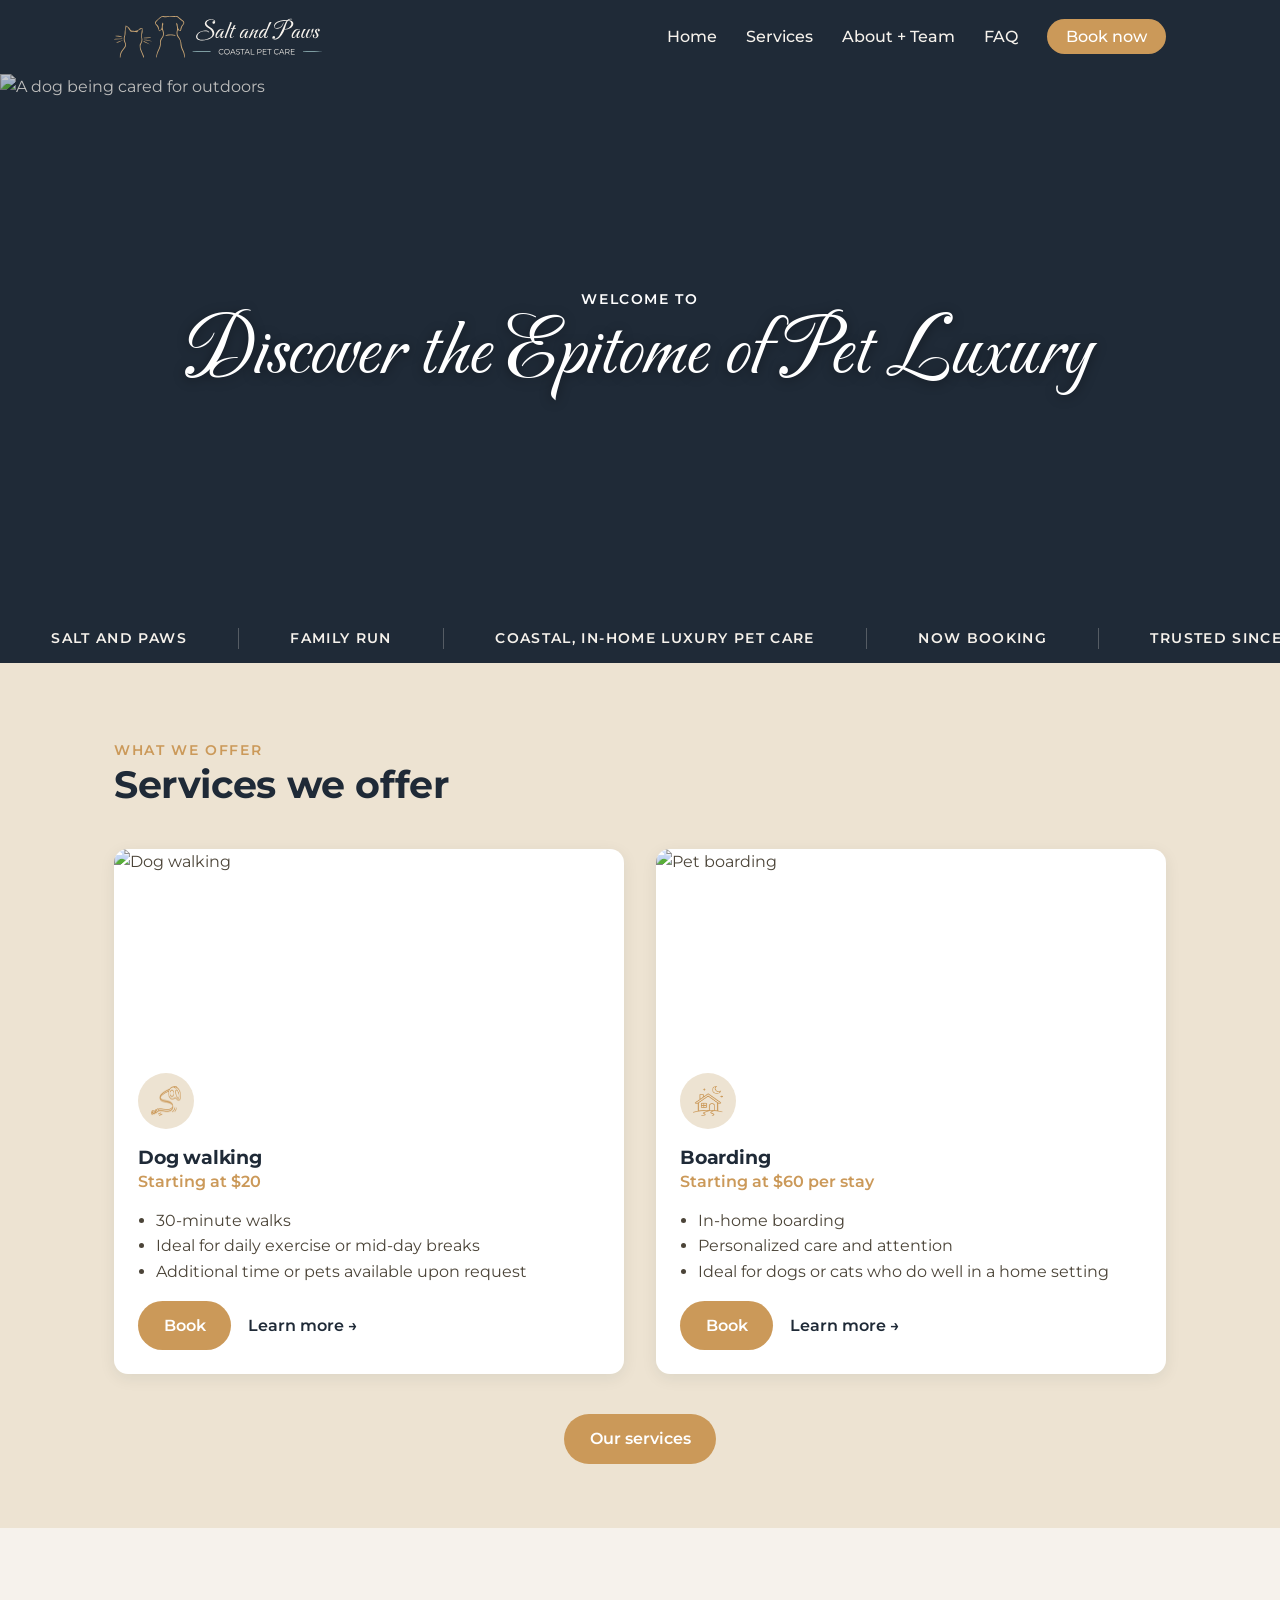
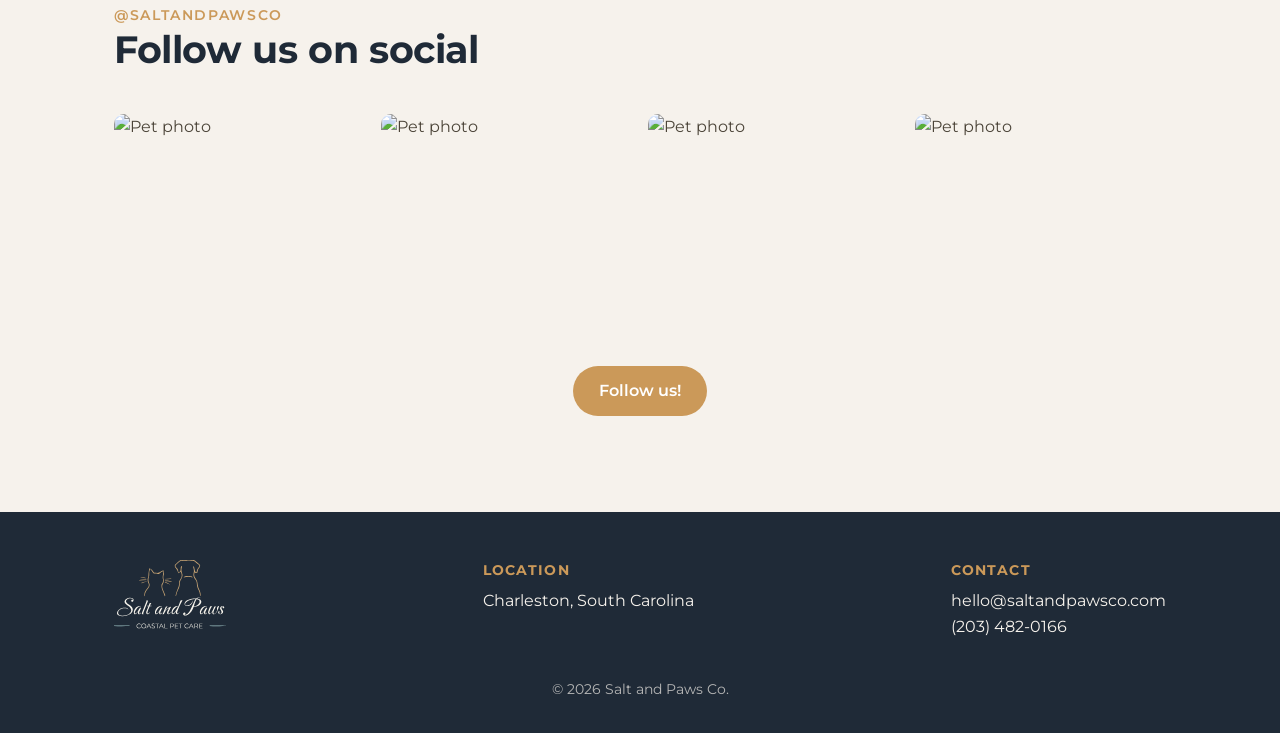
==== index.html @ 9f1c230f "Add files via upload" ====
<!DOCTYPE html>
<html lang="en">
<head>
  <meta charset="UTF-8">
  <meta name="viewport" content="width=device-width, initial-scale=1.0">
  <title>Salt and Paws | Coastal In-Home Pet Care</title>
  <meta name="description" content="Family-run, in-home pet care in Charleston, SC. Dog walking, drop-in visits, overnight care, and boarding.">
  <link rel="stylesheet" href="style.css">
</head>
<body>

  <header class="site-header">
    <nav class="nav-wrap">
      <a href="index.html" class="logo"><img src="assets/logohorizontal-new-light.svg" alt="Salt and Paws - Coastal Pet Care"></a>
      <button class="menu-toggle" aria-label="Open menu">&#9776;</button>
      <ul class="nav-links">
        <li><a href="index.html">Home</a></li>
        <li><a href="services.html">Services</a></li>
        <li><a href="about.html">About + Team</a></li>
        <li><a href="faq.html">FAQ</a></li>
        <li><a href="contact.html" class="book-link">Book now</a></li>
      </ul>
    </nav>
  </header>

  <section class="hero">
    <img src="https://images.squarespace-cdn.com/content/v1/6977681f3c1ac152d95129c9/1726082118.822226-XUIZOQZWOXGVQFQSGDFJ/imgg-od3-y3cvw491.png" alt="A dog being cared for outdoors">
    <div class="hero-text">
      <p class="eyebrow" style="color: var(--white);">Welcome to</p>
      <h1>Discover the Epitome of Pet Luxury</h1>
    </div>
  </section>

  <div class="ticker">
    <div class="ticker-track">
      <span>Salt and Paws</span>
      <span>Family run</span>
      <span>Coastal, in-home luxury pet care</span>
      <span>Now booking</span>
      <span>Trusted since 2022</span>
      <span>Insured</span>
      <span>Salt and Paws</span>
      <span>Family run</span>
      <span>Coastal, in-home luxury pet care</span>
      <span>Now booking</span>
      <span>Trusted since 2022</span>
      <span>Insured</span>
    </div>
  </div>

  <section class="section section-shell">
    <div class="container">
      <div class="section-title">
        <p class="eyebrow">What we offer</p>
        <h2>Services we offer</h2>
      </div>

      <div class="card-grid">
        <div class="service-card">
          <img src="https://images.squarespace-cdn.com/content/v1/6977681f3c1ac152d95129c9/20e47d67-4b2f-457c-bc23-8eecde53848b/shutterstock_1846008106_1_.jpeg" alt="Dog walking">
          <div class="service-card-body">
            <div class="icon-badge"><img src="assets/leash.png" alt=""></div>
            <h3>Dog walking</h3>
            <p class="service-price">Starting at $20</p>
            <ul>
              <li>30-minute walks</li>
              <li>Ideal for daily exercise or mid-day breaks</li>
              <li>Additional time or pets available upon request</li>
            </ul>
            <a href="contact.html" class="btn">Book</a>
            <a href="dog-walking.html" class="learn-more-link">Learn more &rarr;</a>
          </div>
        </div>

        <div class="service-card">
          <img src="https://images.squarespace-cdn.com/content/v1/6977681f3c1ac152d95129c9/31200579-46e4-4e08-9482-ce5239221a8c/iStock-1257447192-1200x675.jpeg" alt="Pet boarding">
          <div class="service-card-body">
            <div class="icon-badge"><img src="assets/house.png" alt=""></div>
            <h3>Boarding</h3>
            <p class="service-price">Starting at $60 per stay</p>
            <ul>
              <li>In-home boarding</li>
              <li>Personalized care and attention</li>
              <li>Ideal for dogs or cats who do well in a home setting</li>
            </ul>
            <a href="contact.html" class="btn">Book</a>
            <a href="boarding.html" class="learn-more-link">Learn more &rarr;</a>
          </div>
        </div>
      </div>

      <p style="text-align:center; margin-top:2.5rem;">
        <a href="services.html" class="btn">Our services</a>
      </p>
    </div>
  </section>

  <section class="section">
    <div class="container">
      <div class="section-title">
        <p class="eyebrow">@saltandpawsco</p>
        <h2>Follow us on social</h2>
      </div>

      <div class="social-grid">
        <img src="https://images.squarespace-cdn.com/content/v1/6977681f3c1ac152d95129c9/2292cba3-af43-4750-9537-929bf6b34c0f/IMG_0835+2.jpeg" alt="Pet photo">
        <img src="https://images.squarespace-cdn.com/content/v1/6977681f3c1ac152d95129c9/bc374b7d-7bdc-4634-a4dd-6d897f5d0367/IMG_0686.jpeg" alt="Pet photo">
        <img src="https://images.squarespace-cdn.com/content/v1/6977681f3c1ac152d95129c9/1fa45580-8c84-4888-a73c-a8f5920dfab2/IMG_4491.jpeg" alt="Pet photo">
        <img src="https://images.squarespace-cdn.com/content/v1/6977681f3c1ac152d95129c9/0cabb8b0-1ce1-4a39-a162-fad4e6811be0/IMG_5334.jpeg" alt="Pet photo">
      </div>

      <p style="text-align:center; margin-top:2rem;">
        <a href="https://www.instagram.com/saltandpawsco" target="_blank" rel="noopener" class="btn">Follow us!</a>
      </p>
    </div>
  </section>

  <footer class="site-footer">
    <div class="container footer-grid">
      <div>
        <img src="assets/logostacked-light.svg" alt="Salt and Paws logo" style="height:70px;">
      </div>
      <div>
        <h4>Location</h4>
        <p>Charleston, South Carolina</p>
      </div>
      <div>
        <h4>Contact</h4>
        <p><a href="mailto:hello@saltandpawsco.com">hello@saltandpawsco.com</a></p>
        <p><a href="tel:2034820166">(203) 482-0166</a></p>
      </div>
    </div>
    <p class="footer-bottom">&copy; 2026 Salt and Paws Co.</p>
  </footer>

  <script src="script.js"></script>
</body>
</html>
---- style.css ----
/* =========================================================
   Salt and Paws — stylesheet
   A quick guide to how this file is organized:
   1. Setup (fonts, colors, resets)
   2. Header / Navigation
   3. Hero section
   4. Reusable section styles
   5. Cards (services, team)
   6. FAQ accordion
   7. Footer
   8. Responsive (mobile) rules
   ========================================================= */

/* ---------- 1. Setup ---------- */

@import url('https://fonts.googleapis.com/css2?family=Carattere&family=Montserrat:wght@400;500;600;700&display=swap');

:root {
  /* Brand color palette */
  --teal-dark: #1F2A37;     /* header, footer, headings */
  --teal: #5F8F91;          /* secondary accent: dividers, small details */
  --oyster: #F6F2EC;        /* main page background */
  --shell: #EDE3D2;         /* section band background */
  --driftwood: #4B4438;     /* body text */
  --gold: #CB9959;          /* accent: buttons, links, icon color */
  --white: #FFFFFF;

  --font-script: 'Carattere', cursive;  /* h1 headings, in the brand voice */
  --font-display: 'Montserrat', sans-serif;
  --font-body: 'Montserrat', sans-serif;
}

* {
  margin: 0;
  padding: 0;
  box-sizing: border-box;
}

body {
  font-family: var(--font-body);
  color: var(--driftwood);
  background-color: var(--oyster);
  line-height: 1.6;
}

img {
  max-width: 100%;
  display: block;
}

a {
  color: var(--gold);
  text-decoration: none;
}

a:hover {
  text-decoration: underline;
}

/* Accessible focus state for keyboard users */
a:focus-visible,
button:focus-visible,
.faq-question:focus-visible {
  outline: 3px solid var(--gold);
  outline-offset: 2px;
}

h1, h2, h3 {
  font-family: var(--font-display);
  color: var(--teal-dark);
  font-weight: 700;
  line-height: 1.25;
  letter-spacing: -0.01em;
}

h1 {
  font-family: var(--font-script);
  font-weight: 400;
  font-size: clamp(3rem, 7vw, 5.2rem);
  letter-spacing: 0;
  line-height: 1.05;
}

h2 { font-size: clamp(1.7rem, 3vw, 2.4rem); }
h3 { font-size: 1.2rem; }

/* The handwritten script accent, used for small eyebrow labels
   above headings — pairs with the h1 voice without competing with it */
.script {
  font-family: var(--font-script);
  font-weight: 400;
  color: var(--teal-dark);
  line-height: 1;
}

.eyebrow {
  font-family: var(--font-body);
  font-size: 0.85rem;
  letter-spacing: 0.12em;
  text-transform: uppercase;
  color: var(--gold);
  font-weight: 600;
}

.container {
  max-width: 1100px;
  margin: 0 auto;
  padding: 0 1.5rem;
}

.btn {
  display: inline-block;
  background-color: var(--gold);
  color: var(--white);
  padding: 0.75rem 1.6rem;
  border-radius: 999px;
  font-weight: 600;
  font-family: var(--font-body);
  transition: transform 0.15s ease, background-color 0.15s ease;
}

.btn:hover {
  background-color: var(--teal-dark);
  text-decoration: none;
  transform: translateY(-2px);
}

/* ---------- 2. Header / Navigation ---------- */

.site-header {
  background-color: var(--teal-dark);
  position: sticky;
  top: 0;
  z-index: 100;
}

.nav-wrap {
  display: flex;
  align-items: center;
  justify-content: space-between;
  padding: 1rem 1.5rem;
  max-width: 1100px;
  margin: 0 auto;
}

.logo img {
  height: 42px;
  display: block;
}

.logo {
  display: flex;
  align-items: center;
}

.nav-links {
  display: flex;
  gap: 1.8rem;
  list-style: none;
}

.nav-links a {
  color: var(--oyster);
  font-weight: 500;
}

.nav-links a:hover {
  color: var(--gold);
  text-decoration: none;
}

.nav-links .book-link {
  background-color: var(--gold);
  color: var(--white);
  padding: 0.5rem 1.2rem;
  border-radius: 999px;
}

.nav-links .book-link:hover {
  background-color: var(--oyster);
  color: var(--teal-dark);
}

/* Mobile menu toggle button (hidden on desktop) */
.menu-toggle {
  display: none;
  background: none;
  border: none;
  color: var(--oyster);
  font-size: 1.8rem;
  cursor: pointer;
}

/* ---------- 3. Hero section ---------- */

.hero {
  position: relative;
  background-color: var(--teal-dark);
  color: var(--oyster);
  overflow: hidden;
}

.hero img {
  width: 100%;
  height: 60vh;
  min-height: 380px;
  object-fit: cover;
}

.hero::after {
  content: "";
  position: absolute;
  inset: 0;
  background: linear-gradient(180deg, rgba(31,42,55,0.25) 0%, rgba(31,42,55,0.65) 100%);
}

.hero-text {
  position: absolute;
  top: 0;
  bottom: 0;
  left: 0;
  right: 0;
  display: flex;
  flex-direction: column;
  align-items: center;
  justify-content: center;
  text-align: center;
  padding: 0 1.5rem;
  z-index: 1;
}

.hero-text h1 {
  color: var(--white);
  text-shadow: 0 2px 12px rgba(0,0,0,0.4);
}

.page-banner {
  background-color: var(--teal-dark);
  padding: 3.5rem 0;
}

.page-banner .container {
  text-align: left;
}

.page-banner h1 {
  color: var(--white);
}

/* ---------- 4. Reusable section styles ---------- */

.section {
  padding: 4rem 0;
}

.section-shell {
  background-color: var(--shell);
}

.section-title {
  text-align: left;
  max-width: 700px;
  margin: 0 0 2.5rem;
}

.section-title p {
  margin-top: 0.8rem;
}

.divider {
  border: none;
  border-top: 1px solid rgba(107,91,77,0.25);
  margin: 3rem 0;
}

/* Auto-scrolling ticker strip on home page */
.ticker {
  background-color: var(--teal-dark);
  overflow: hidden;
  padding: 0.85rem 0;
}

.ticker-track {
  display: flex;
  width: max-content;
  animation: ticker-scroll 32s linear infinite;
}

.ticker-track span {
  display: inline-flex;
  align-items: center;
  color: var(--oyster);
  font-size: 0.85rem;
  font-weight: 600;
  letter-spacing: 0.1em;
  text-transform: uppercase;
  white-space: nowrap;
  padding: 0 3.2rem;
  border-right: 1px solid rgba(247,244,236,0.25);
}

@keyframes ticker-scroll {
  from { transform: translateX(0); }
  to   { transform: translateX(-50%); }
}

@media (prefers-reduced-motion: reduce) {
  .ticker-track {
    animation: none;
  }
}

/* ---------- Icon badges (service icons, etc.) ---------- */

.icon-badge {
  width: 56px;
  height: 56px;
  display: flex;
  align-items: center;
  justify-content: center;
  background-color: var(--shell);
  border-radius: 50%;
  margin-bottom: 0.9rem;
}

.icon-badge img {
  width: 30px;
  height: 30px;
}

.service-card-body .icon-badge {
  margin-bottom: 1rem;
}

.learn-more-link {
  display: inline-block;
  margin-left: 0.8rem;
  font-weight: 600;
  color: var(--teal-dark);
}

.learn-more-link:hover {
  color: var(--gold);
}

/* ---------- Service detail pages ---------- */

.detail-hero {
  display: grid;
  grid-template-columns: 1.1fr 0.9fr;
  gap: 3rem;
  align-items: center;
}

.detail-hero > img {
  border-radius: 16px;
  width: 100%;
  height: 380px;
  object-fit: cover;
}

.detail-price {
  display: inline-block;
  background-color: var(--shell);
  color: var(--teal-dark);
  font-weight: 600;
  padding: 0.4rem 1rem;
  border-radius: 999px;
  margin-bottom: 1.2rem;
}

.detail-list {
  margin: 1rem 0 1.8rem 1.1rem;
}

.detail-list li {
  margin-bottom: 0.4rem;
}

.back-link {
  display: inline-block;
  margin-bottom: 1.5rem;
  font-weight: 600;
  color: var(--teal-dark);
}

.back-link:hover {
  color: var(--gold);
}

@media (max-width: 800px) {
  .detail-hero {
    grid-template-columns: 1fr;
  }
}

/* Decorative side illustration (about page, hero accents) */
.side-illustration {
  width: 100%;
  max-width: 320px;
  margin: 0 auto;
}

.side-illustration > img {
  width: 100%;
}


.card-grid {
  display: grid;
  grid-template-columns: repeat(2, 1fr);
  gap: 2rem;
}

.service-card {
  background-color: var(--white);
  border-radius: 14px;
  overflow: hidden;
  box-shadow: 0 4px 16px rgba(22,48,46,0.08);
}

.service-card > img {
  width: 100%;
  height: 200px;
  object-fit: cover;
}

.service-card-body {
  padding: 1.5rem;
}

.service-price {
  color: var(--gold);
  font-weight: 600;
  margin-bottom: 0.5rem;
}

.service-card ul {
  margin: 0.8rem 0 1rem 1.1rem;
}

.team-grid {
  display: flex;
  flex-direction: column;
  gap: 2rem;
}

.team-card {
  background-color: var(--white);
  border-radius: 14px;
  overflow: hidden;
  box-shadow: 0 4px 16px rgba(22,48,46,0.08);
  display: flex;
  align-items: stretch;
}

.team-card img {
  width: 280px;
  flex-shrink: 0;
  height: auto;
  object-fit: cover;
}

.team-card-body {
  padding: 2rem;
  flex: 1;
}

.team-role {
  color: var(--gold);
  font-weight: 600;
  font-size: 0.9rem;
  text-transform: uppercase;
  letter-spacing: 0.05em;
  margin-bottom: 0.6rem;
  display: block;
}

@media (max-width: 700px) {
  .team-card {
    flex-direction: column;
  }

  .team-card img {
    width: 100%;
    height: 240px;
  }
}

/* Social photo strip on home page */
.social-grid {
  display: grid;
  grid-template-columns: repeat(4, 1fr);
  gap: 1rem;
}

.social-grid img {
  height: 220px;
  width: 100%;
  object-fit: cover;
  border-radius: 10px;
}

/* ---------- 6. FAQ accordion ---------- */

.faq-item {
  border-bottom: 1px solid rgba(107,91,77,0.25);
}

.faq-question {
  width: 100%;
  text-align: left;
  background: none;
  border: none;
  font-family: var(--font-display);
  font-size: 1.1rem;
  color: var(--teal-dark);
  padding: 1.3rem 0;
  cursor: pointer;
  display: flex;
  justify-content: space-between;
  align-items: center;
}

.faq-question .icon {
  font-size: 1.4rem;
  color: var(--gold);
  transition: transform 0.2s ease;
}

.faq-item.open .faq-question .icon {
  transform: rotate(45deg);
}

.faq-answer {
  max-height: 0;
  overflow: hidden;
  transition: max-height 0.25s ease;
}

.faq-answer p {
  padding-bottom: 1.3rem;
}

/* ---------- Contact form ---------- */

.form-row {
  display: flex;
  gap: 1.2rem;
  flex-wrap: wrap;
}

.form-field {
  margin-bottom: 1.3rem;
  flex: 1 1 200px;
}

.form-field label {
  display: block;
  margin-bottom: 0.4rem;
  font-weight: 600;
  color: var(--teal-dark);
}

.form-field .hint {
  font-weight: 400;
  font-size: 0.85rem;
  color: var(--driftwood);
  opacity: 0.75;
}

.form-field input[type="text"],
.form-field input[type="email"],
.form-field input[type="tel"],
.form-field input[type="number"],
.form-field textarea {
  width: 100%;
  padding: 0.7rem;
  border-radius: 8px;
  border: 1px solid var(--shell);
  font-family: var(--font-body);
  font-size: 1rem;
  background-color: var(--white);
  color: var(--driftwood);
}

.form-field input:focus,
.form-field textarea:focus {
  outline: 2px solid var(--gold);
  outline-offset: 1px;
}

.choice-group {
  display: flex;
  flex-wrap: wrap;
  gap: 0.6rem 1.5rem;
}

.choice-option {
  display: flex;
  align-items: center;
  gap: 0.5rem;
  font-weight: 400;
  cursor: pointer;
}

.choice-option input {
  width: 18px;
  height: 18px;
  accent-color: var(--gold);
}

.submit-btn {
  border: none;
  cursor: pointer;
  font-size: 1rem;
}


.site-footer {
  background-color: var(--teal-dark);
  color: var(--oyster);
  padding: 3rem 0 2rem;
  margin-top: 2rem;
}

.footer-grid {
  display: flex;
  flex-wrap: wrap;
  justify-content: space-between;
  gap: 2rem;
}

.footer-grid h3 {
  color: var(--oyster);
  font-size: 1.2rem;
  margin-bottom: 0.3rem;
}

.footer-grid h4 {
  color: var(--gold);
  font-size: 0.85rem;
  text-transform: uppercase;
  letter-spacing: 0.08em;
  margin-bottom: 0.4rem;
}

.footer-grid a {
  color: var(--oyster);
}

.footer-bottom {
  text-align: center;
  font-size: 0.85rem;
  margin-top: 2.5rem;
  opacity: 0.7;
}

/* ---------- 8. Responsive (mobile) rules ---------- */

@media (max-width: 800px) {
  .card-grid {
    grid-template-columns: 1fr;
  }

  .social-grid {
    grid-template-columns: repeat(2, 1fr);
  }

  .nav-links {
    position: absolute;
    top: 100%;
    left: 0;
    right: 0;
    background-color: var(--teal-dark);
    flex-direction: column;
    align-items: center;
    gap: 1.2rem;
    padding: 1.5rem 0;
    display: none;
  }

  .nav-links.open {
    display: flex;
  }

  .menu-toggle {
    display: block;
  }

  .footer-grid {
    flex-direction: column;
    text-align: center;
  }
}
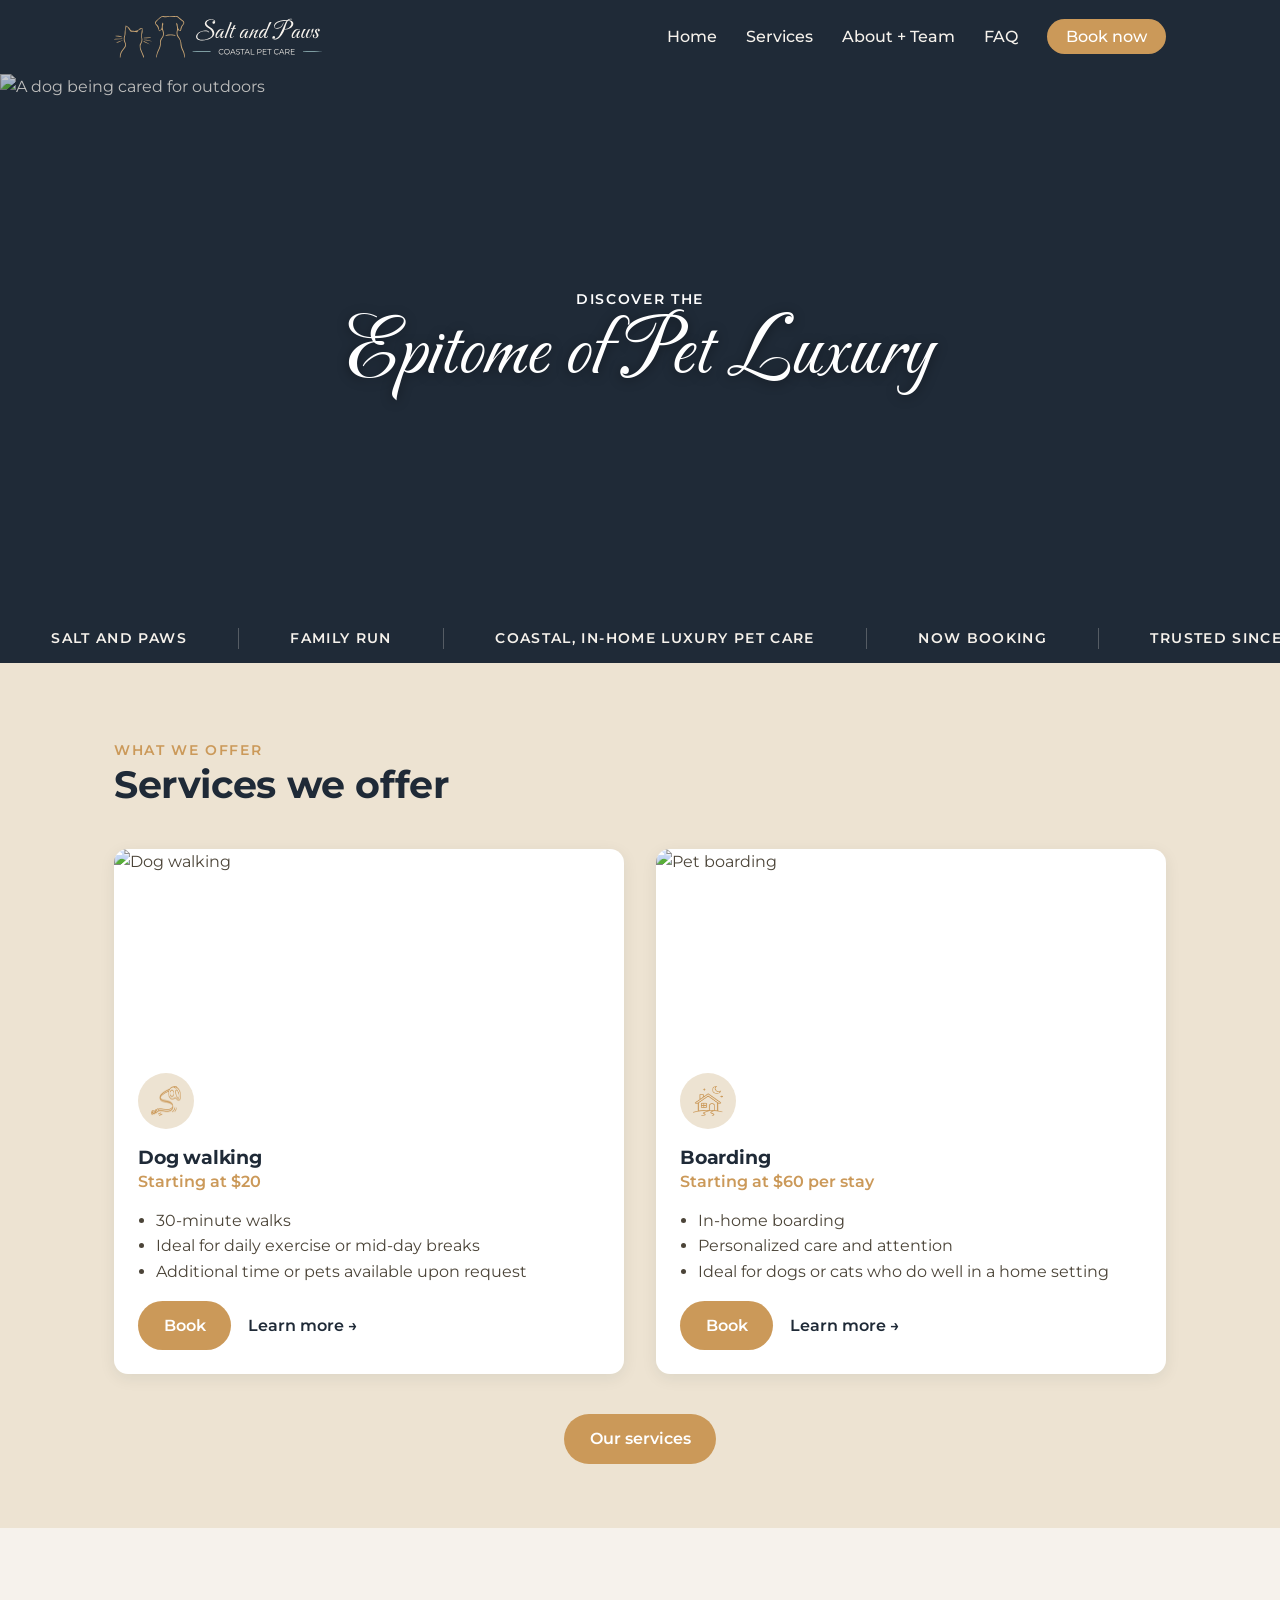
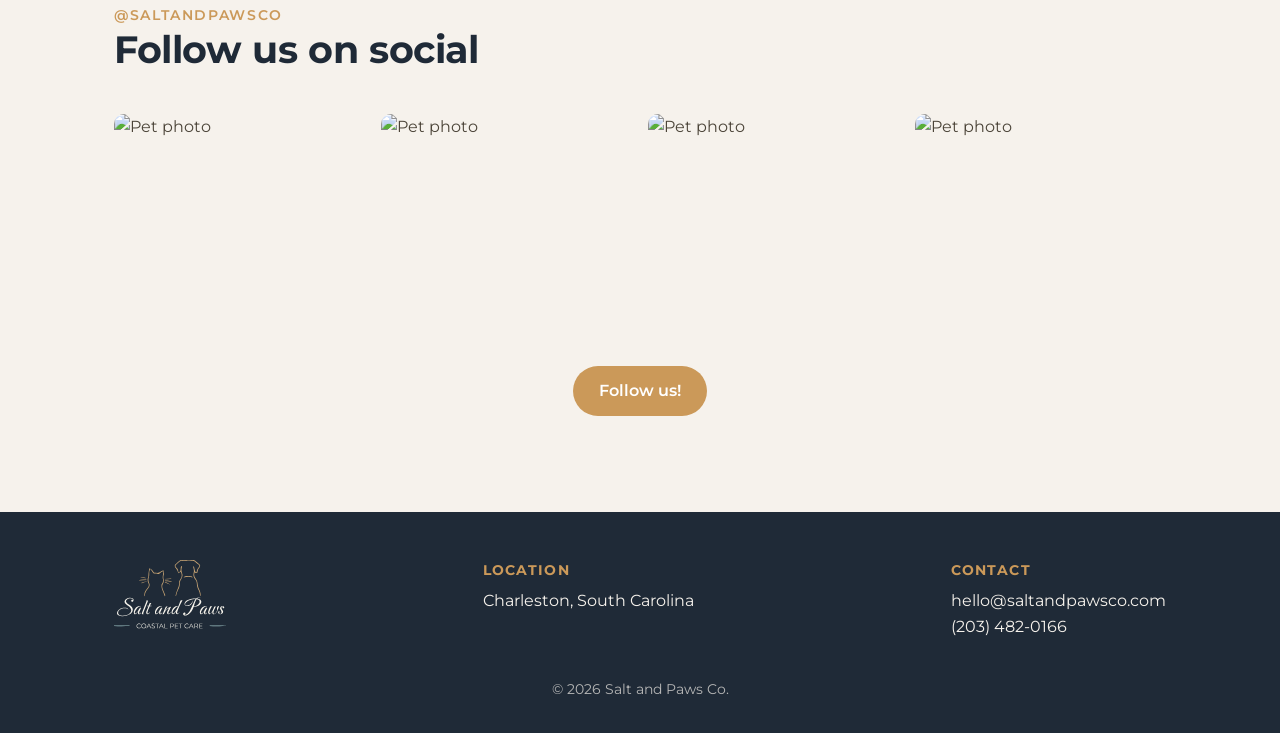
==== commit 1d2d3539: "Add files via upload" ====
--- a/index.html
+++ b/index.html
@@ -26,8 +26,8 @@
   <section class="hero">
     <img src="https://images.squarespace-cdn.com/content/v1/6977681f3c1ac152d95129c9/1726082118.822226-XUIZOQZWOXGVQFQSGDFJ/imgg-od3-y3cvw491.png" alt="A dog being cared for outdoors">
     <div class="hero-text">
-      <p class="eyebrow" style="color: var(--white);">Welcome to</p>
-      <h1>Discover the Epitome of Pet Luxury</h1>
+      <p class="eyebrow" style="color: var(--white);">Discover the</p>
+      <h1>Epitome of Pet Luxury</h1>
     </div>
   </section>
 
